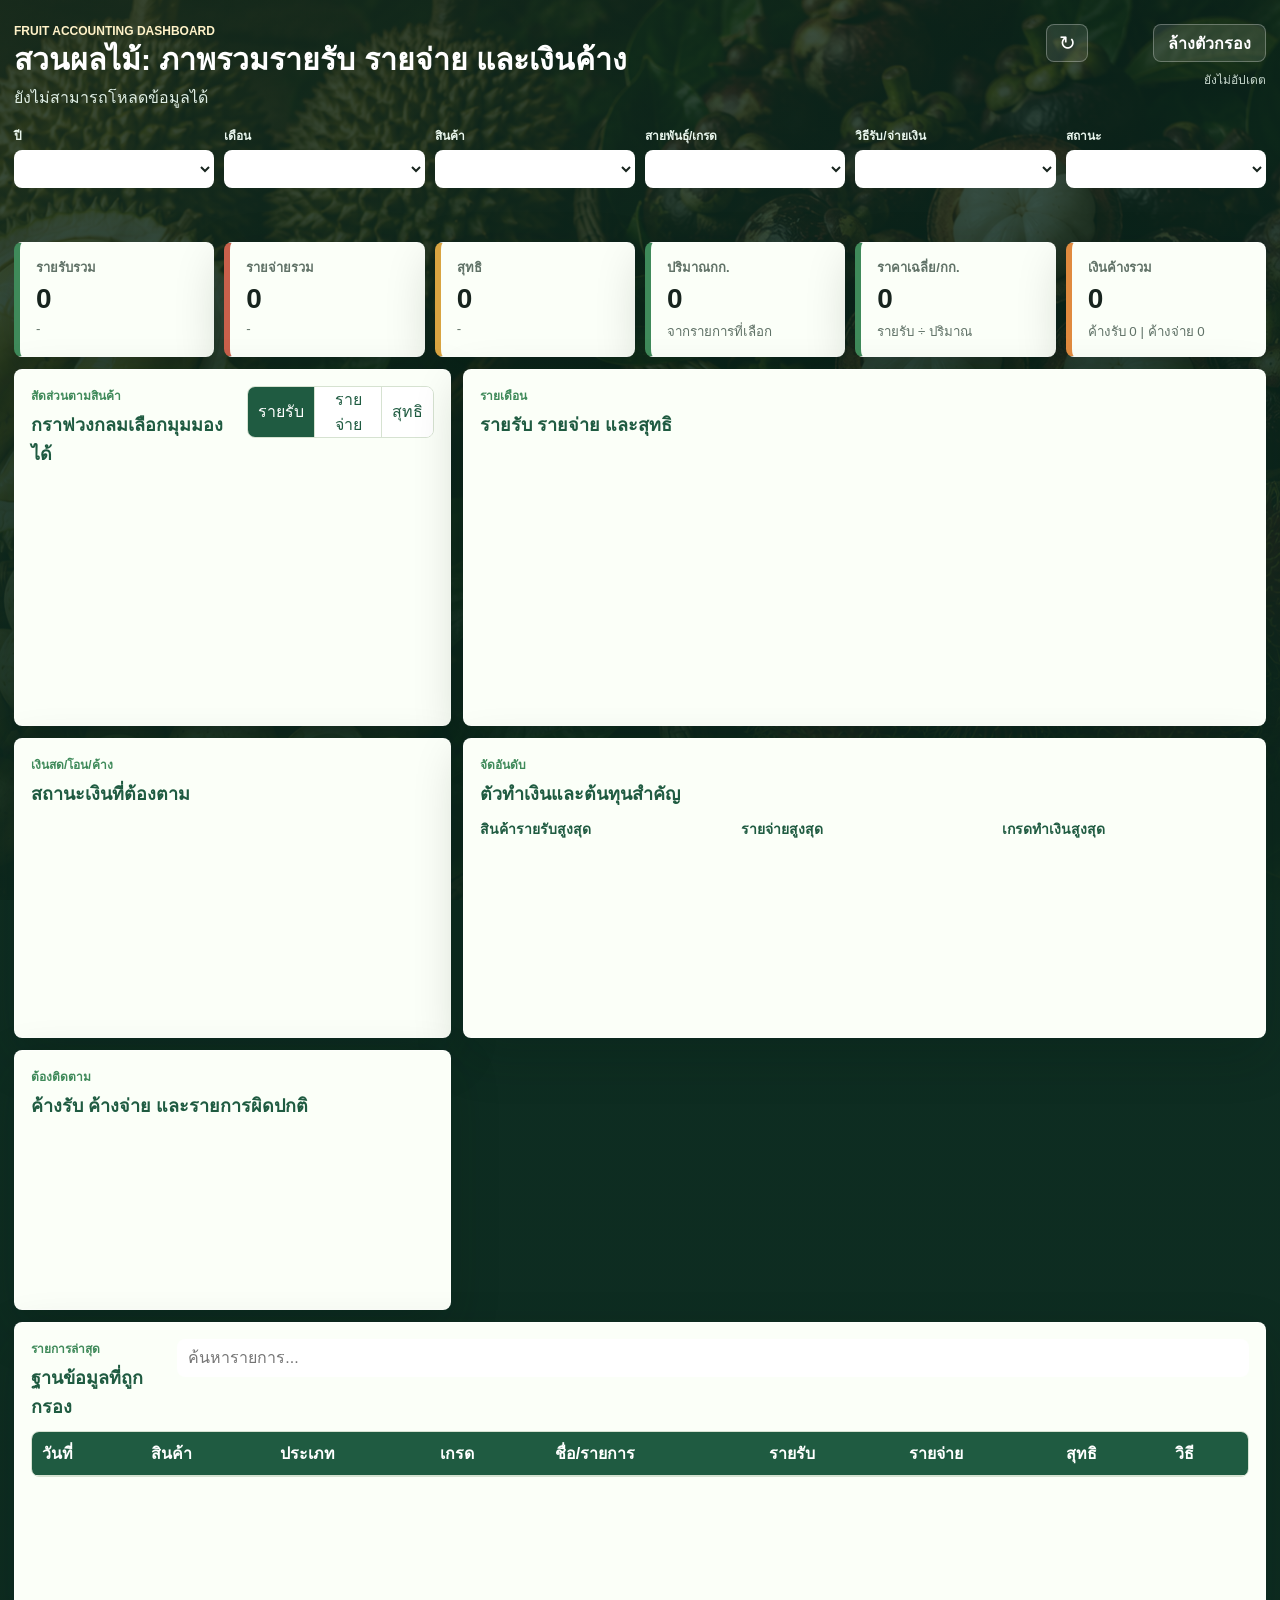
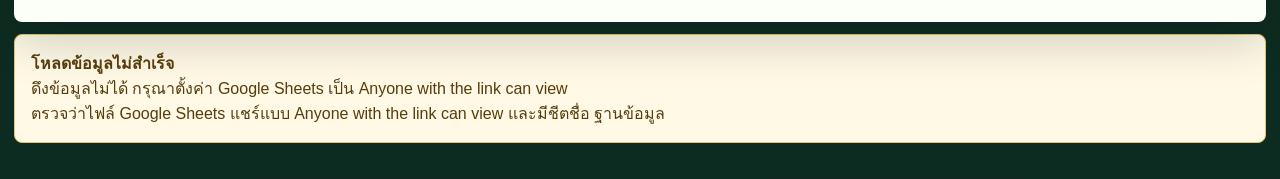
==== web-dashboard/index.html @ 68801d01 "Initial fruit dashboard" ====
<!doctype html>
<html lang="th">
  <head>
    <meta charset="utf-8" />
    <meta name="viewport" content="width=device-width, initial-scale=1" />
    <title>Dashboard สวนผลไม้</title>
    <link rel="icon" href="data:," />
    <link rel="stylesheet" href="./styles.css" />
  </head>
  <body>
    <div class="app-shell">
      <header class="topbar">
        <div>
          <p class="eyebrow">Fruit Accounting Dashboard</p>
          <h1>สวนผลไม้: ภาพรวมรายรับ รายจ่าย และเงินค้าง</h1>
          <p id="insightText" class="insight">กำลังดึงข้อมูลจาก Google Sheets...</p>
        </div>
        <div class="top-actions">
          <button id="refreshBtn" type="button" class="icon-button" title="รีเฟรชข้อมูล">↻</button>
          <button id="clearBtn" type="button" class="ghost-button">ล้างตัวกรอง</button>
          <p id="lastUpdated" class="updated">ยังไม่อัปเดต</p>
        </div>
      </header>

      <section class="filters" aria-label="ตัวกรองข้อมูล">
        <label>
          ปี
          <select id="yearFilter"></select>
        </label>
        <label>
          เดือน
          <select id="monthFilter"></select>
        </label>
        <label>
          สินค้า
          <select id="productFilter"></select>
        </label>
        <label>
          สายพันธุ์/เกรด
          <select id="gradeFilter"></select>
        </label>
        <label>
          วิธีรับ/จ่ายเงิน
          <select id="paymentFilter"></select>
        </label>
        <label>
          สถานะ
          <select id="statusFilter"></select>
        </label>
      </section>

      <section id="filterChips" class="chips" aria-label="ตัวกรองที่ใช้อยู่"></section>

      <main class="dashboard-grid">
        <section class="kpi-grid" aria-label="ตัวเลขสรุป">
          <article class="kpi-card">
            <span>รายรับรวม</span>
            <strong id="kpiRevenue">0</strong>
            <small id="trendRevenue">-</small>
          </article>
          <article class="kpi-card danger">
            <span>รายจ่ายรวม</span>
            <strong id="kpiExpense">0</strong>
            <small id="trendExpense">-</small>
          </article>
          <article class="kpi-card gold">
            <span>สุทธิ</span>
            <strong id="kpiNet">0</strong>
            <small id="trendNet">-</small>
          </article>
          <article class="kpi-card">
            <span>ปริมาณกก.</span>
            <strong id="kpiQty">0</strong>
            <small>จากรายการที่เลือก</small>
          </article>
          <article class="kpi-card">
            <span>ราคาเฉลี่ย/กก.</span>
            <strong id="kpiAvg">0</strong>
            <small>รายรับ ÷ ปริมาณ</small>
          </article>
          <article class="kpi-card warn">
            <span>เงินค้างรวม</span>
            <strong id="kpiPending">0</strong>
            <small id="pendingSplit">ค้างรับ 0 | ค้างจ่าย 0</small>
          </article>
        </section>

        <section class="panel donut-panel">
          <div class="panel-head">
            <div>
              <p class="panel-label">สัดส่วนตามสินค้า</p>
              <h2>กราฟวงกลมเลือกมุมมองได้</h2>
            </div>
            <div class="segmented" role="group" aria-label="เลือกค่ากราฟวงกลม">
              <button data-metric="revenue" class="active" type="button">รายรับ</button>
              <button data-metric="expense" type="button">รายจ่าย</button>
              <button data-metric="net" type="button">สุทธิ</button>
            </div>
          </div>
          <div class="chart-row">
            <div id="donutChart" class="donut-chart" role="img" aria-label="สัดส่วนตามสินค้า"></div>
            <div id="donutLegend" class="legend"></div>
          </div>
        </section>

        <section class="panel monthly-panel">
          <div class="panel-head">
            <div>
              <p class="panel-label">รายเดือน</p>
              <h2>รายรับ รายจ่าย และสุทธิ</h2>
            </div>
          </div>
          <div id="monthlyChart" class="bar-chart" role="img" aria-label="กราฟรายเดือน"></div>
        </section>

        <section class="panel payments-panel">
          <div class="panel-head">
            <div>
              <p class="panel-label">เงินสด/โอน/ค้าง</p>
              <h2>สถานะเงินที่ต้องตาม</h2>
            </div>
          </div>
          <div id="paymentCards" class="payment-cards"></div>
        </section>

        <section class="panel rank-panel">
          <div class="panel-head">
            <div>
              <p class="panel-label">จัดอันดับ</p>
              <h2>ตัวทำเงินและต้นทุนสำคัญ</h2>
            </div>
          </div>
          <div class="rank-columns">
            <div>
              <h3>สินค้ารายรับสูงสุด</h3>
              <div id="productRank" class="rank-list"></div>
            </div>
            <div>
              <h3>รายจ่ายสูงสุด</h3>
              <div id="expenseRank" class="rank-list"></div>
            </div>
            <div>
              <h3>เกรดทำเงินสูงสุด</h3>
              <div id="gradeRank" class="rank-list"></div>
            </div>
          </div>
        </section>

        <section class="panel follow-panel">
          <div class="panel-head">
            <div>
              <p class="panel-label">ต้องติดตาม</p>
              <h2>ค้างรับ ค้างจ่าย และรายการผิดปกติ</h2>
            </div>
          </div>
          <div id="followList" class="follow-list"></div>
        </section>

        <section class="panel table-panel">
          <div class="panel-head">
            <div>
              <p class="panel-label">รายการล่าสุด</p>
              <h2>ฐานข้อมูลที่ถูกกรอง</h2>
            </div>
            <input id="searchBox" type="search" placeholder="ค้นหารายการ..." />
          </div>
          <div class="table-wrap">
            <table>
              <thead>
                <tr>
                  <th>วันที่</th>
                  <th>สินค้า</th>
                  <th>ประเภท</th>
                  <th>เกรด</th>
                  <th>ชื่อ/รายการ</th>
                  <th>รายรับ</th>
                  <th>รายจ่าย</th>
                  <th>สุทธิ</th>
                  <th>วิธี</th>
                </tr>
              </thead>
              <tbody id="rowsTable"></tbody>
            </table>
          </div>
        </section>
      </main>

      <section id="errorBox" class="error-box" hidden></section>
    </div>

    <script src="./app.js"></script>
  </body>
</html>
---- web-dashboard/styles.css ----
:root {
  color-scheme: light;
  --bg: #173f2f;
  --bg-deep: #0d2b20;
  --surface: #fbfff8;
  --surface-soft: #edf6e9;
  --line: #d6e2d1;
  --ink: #17241e;
  --muted: #607267;
  --green: #1f5b41;
  --green-2: #3f8a5a;
  --gold: #d9a441;
  --gold-soft: #fff2c8;
  --red: #c9604b;
  --orange: #e08a3e;
  --blue: #4c7fb8;
  --shadow: 0 18px 50px rgba(4, 24, 14, 0.2);
}

* {
  box-sizing: border-box;
}

body {
  margin: 0;
  min-height: 100vh;
  color: var(--ink);
  font-family: Arial, "Noto Sans Thai", sans-serif;
  background:
    linear-gradient(180deg, rgba(13, 43, 32, 0.76), rgba(13, 43, 32, 0.9) 42%, rgba(13, 43, 32, 0.96)),
    linear-gradient(135deg, rgba(217, 164, 65, 0.18), transparent 38%),
    url("./assets/fruit-bg.png") center top / cover fixed,
    var(--bg);
}

button,
select,
input {
  font: inherit;
}

.app-shell {
  width: min(1520px, calc(100% - 28px));
  margin: 0 auto;
  padding: 24px 0 36px;
}

.topbar {
  display: flex;
  align-items: flex-start;
  justify-content: space-between;
  gap: 18px;
  color: #fff;
  margin-bottom: 16px;
}

.eyebrow,
.panel-label {
  margin: 0 0 5px;
  color: var(--gold-soft);
  font-size: 12px;
  font-weight: 700;
  letter-spacing: 0;
  text-transform: uppercase;
}

h1,
h2,
h3,
p {
  margin-top: 0;
}

h1 {
  margin-bottom: 8px;
  font-size: 30px;
  line-height: 1.15;
}

.insight {
  max-width: 920px;
  margin-bottom: 0;
  color: #dfeee5;
  line-height: 1.5;
}

.top-actions {
  display: grid;
  grid-template-columns: 42px auto;
  gap: 8px;
  justify-items: end;
  min-width: 220px;
}

.updated {
  grid-column: 1 / -1;
  margin: 0;
  color: #c9dacf;
  font-size: 12px;
}

.icon-button,
.ghost-button {
  border: 1px solid rgba(255, 255, 255, 0.28);
  color: #fff;
  background: rgba(255, 255, 255, 0.1);
  border-radius: 8px;
  min-height: 38px;
  cursor: pointer;
}

.icon-button {
  width: 42px;
  font-size: 20px;
}

.ghost-button {
  padding: 0 14px;
  font-weight: 700;
}

.filters {
  display: grid;
  grid-template-columns: repeat(6, minmax(140px, 1fr));
  gap: 10px;
  margin-bottom: 10px;
}

.filters label {
  display: grid;
  gap: 5px;
  color: #e8f5ec;
  font-size: 12px;
  font-weight: 700;
}

.filters select,
.panel input {
  width: 100%;
  min-height: 38px;
  border: 1px solid rgba(255, 255, 255, 0.28);
  border-radius: 8px;
  color: var(--ink);
  background: #fff;
  padding: 0 10px;
}

.chips {
  display: flex;
  flex-wrap: wrap;
  gap: 8px;
  min-height: 32px;
  margin-bottom: 12px;
}

.chip {
  display: inline-flex;
  align-items: center;
  gap: 7px;
  min-height: 28px;
  border: 1px solid rgba(255, 255, 255, 0.28);
  border-radius: 999px;
  padding: 0 10px;
  color: #fff;
  background: rgba(255, 255, 255, 0.12);
  font-size: 12px;
  cursor: pointer;
}

.dashboard-grid {
  display: grid;
  grid-template-columns: 1.05fr 1fr 0.9fr;
  gap: 12px;
}

.kpi-grid {
  grid-column: 1 / -1;
  display: grid;
  grid-template-columns: repeat(6, minmax(0, 1fr));
  gap: 10px;
}

.kpi-card,
.panel {
  border: 1px solid rgba(255, 255, 255, 0.4);
  border-radius: 8px;
  background: var(--surface);
  box-shadow: var(--shadow);
}

.kpi-card {
  min-height: 108px;
  padding: 14px 16px;
  border-left: 6px solid var(--green-2);
}

.kpi-card.gold {
  border-left-color: var(--gold);
}

.kpi-card.danger {
  border-left-color: var(--red);
}

.kpi-card.warn {
  border-left-color: var(--orange);
}

.kpi-card span {
  display: block;
  color: var(--muted);
  font-size: 13px;
  font-weight: 700;
}

.kpi-card strong {
  display: block;
  margin-top: 7px;
  font-size: 28px;
  line-height: 1;
}

.kpi-card small {
  display: block;
  margin-top: 8px;
  color: var(--muted);
}

.trend-up {
  color: #157a42 !important;
}

.trend-down {
  color: var(--red) !important;
}

.panel {
  min-height: 300px;
  padding: 16px;
  overflow: hidden;
}

.panel-head {
  display: flex;
  align-items: flex-start;
  justify-content: space-between;
  gap: 12px;
  margin-bottom: 10px;
}

.panel-label {
  color: var(--green-2);
}

.panel h2 {
  margin-bottom: 0;
  color: var(--green);
  font-size: 18px;
}

.panel h3 {
  margin: 0 0 8px;
  color: var(--green);
  font-size: 14px;
}

.donut-panel {
  grid-column: span 1;
}

.monthly-panel {
  grid-column: span 2;
}

.payments-panel,
.follow-panel {
  min-height: 260px;
}

.rank-panel {
  grid-column: span 2;
}

.table-panel {
  grid-column: 1 / -1;
}

.segmented {
  display: inline-flex;
  border: 1px solid var(--line);
  border-radius: 8px;
  overflow: hidden;
  background: #fff;
}

.segmented button {
  min-height: 34px;
  border: 0;
  border-left: 1px solid var(--line);
  padding: 0 10px;
  color: var(--green);
  background: #fff;
  cursor: pointer;
}

.segmented button:first-child {
  border-left: 0;
}

.segmented button.active {
  color: #fff;
  background: var(--green);
}

.chart-row {
  display: grid;
  grid-template-columns: minmax(190px, 250px) 1fr;
  gap: 12px;
  align-items: center;
}

.donut-chart svg,
.bar-chart svg {
  display: block;
  width: 100%;
  height: auto;
}

.donut-slice,
.bar-click,
.rank-row,
.payment-card {
  cursor: pointer;
}

.legend {
  display: grid;
  gap: 8px;
}

.legend-item {
  display: grid;
  grid-template-columns: 14px 1fr auto;
  gap: 8px;
  align-items: center;
  font-size: 13px;
}

.chipless {
  width: 100%;
  min-height: 30px;
  border: 0;
  border-radius: 6px;
  color: var(--ink);
  background: transparent;
  text-align: left;
  padding: 4px 6px;
}

.chipless:hover {
  background: var(--surface-soft);
}

.swatch {
  width: 14px;
  height: 14px;
  border-radius: 3px;
}

.bar-chart {
  min-height: 260px;
}

.payment-cards {
  display: grid;
  grid-template-columns: repeat(2, minmax(0, 1fr));
  gap: 10px;
}

.payment-card {
  min-height: 92px;
  border-radius: 8px;
  padding: 12px;
  background: var(--surface-soft);
  border: 1px solid var(--line);
}

.payment-card strong {
  display: block;
  margin-top: 6px;
  font-size: 22px;
}

.payment-card small {
  color: var(--muted);
}

.rank-columns {
  display: grid;
  grid-template-columns: repeat(3, minmax(0, 1fr));
  gap: 14px;
}

.rank-list {
  display: grid;
  gap: 8px;
}

.rank-row {
  display: grid;
  grid-template-columns: 1fr auto;
  gap: 10px;
  align-items: center;
  min-height: 38px;
  padding: 8px 10px;
  border: 1px solid var(--line);
  border-radius: 8px;
  background: #fff;
  position: relative;
  overflow: hidden;
}

.rank-row::before {
  content: "";
  position: absolute;
  inset: 0 auto 0 0;
  width: var(--w, 0%);
  background: rgba(217, 164, 65, 0.18);
}

.rank-row span,
.rank-row strong {
  position: relative;
}

.follow-list {
  display: grid;
  gap: 8px;
  max-height: 260px;
  overflow: auto;
}

.follow-item {
  border: 1px solid var(--line);
  border-left: 5px solid var(--orange);
  border-radius: 8px;
  padding: 9px 10px;
  background: #fff;
}

.follow-item strong {
  display: block;
  margin-bottom: 4px;
}

.follow-item small {
  color: var(--muted);
}

.table-wrap {
  overflow: auto;
  border: 1px solid var(--line);
  border-radius: 8px;
}

table {
  width: 100%;
  border-collapse: collapse;
  min-width: 920px;
  background: #fff;
}

th,
td {
  padding: 9px 10px;
  border-bottom: 1px solid var(--line);
  text-align: left;
  white-space: nowrap;
}

th {
  position: sticky;
  top: 0;
  z-index: 1;
  color: #fff;
  background: var(--green);
}

td.num {
  text-align: right;
  font-variant-numeric: tabular-nums;
}

.empty-state,
.error-box {
  padding: 16px;
  border-radius: 8px;
  background: #fff9e6;
  color: #563d0b;
}

.error-box {
  margin-top: 12px;
  border: 1px solid #e4c46f;
}

@media (max-width: 1100px) {
  .dashboard-grid,
  .rank-columns,
  .chart-row {
    grid-template-columns: 1fr;
  }

  .monthly-panel,
  .rank-panel,
  .donut-panel {
    grid-column: 1 / -1;
  }

  .kpi-grid {
    grid-template-columns: repeat(3, minmax(0, 1fr));
  }
}

@media (max-width: 760px) {
  .app-shell {
    width: min(100% - 16px, 640px);
    padding-top: 12px;
  }

  .topbar,
  .panel-head {
    display: grid;
  }

  h1 {
    font-size: 24px;
  }

  .filters,
  .kpi-grid,
  .payment-cards {
    grid-template-columns: 1fr;
  }

  .kpi-card {
    min-height: 92px;
  }
}
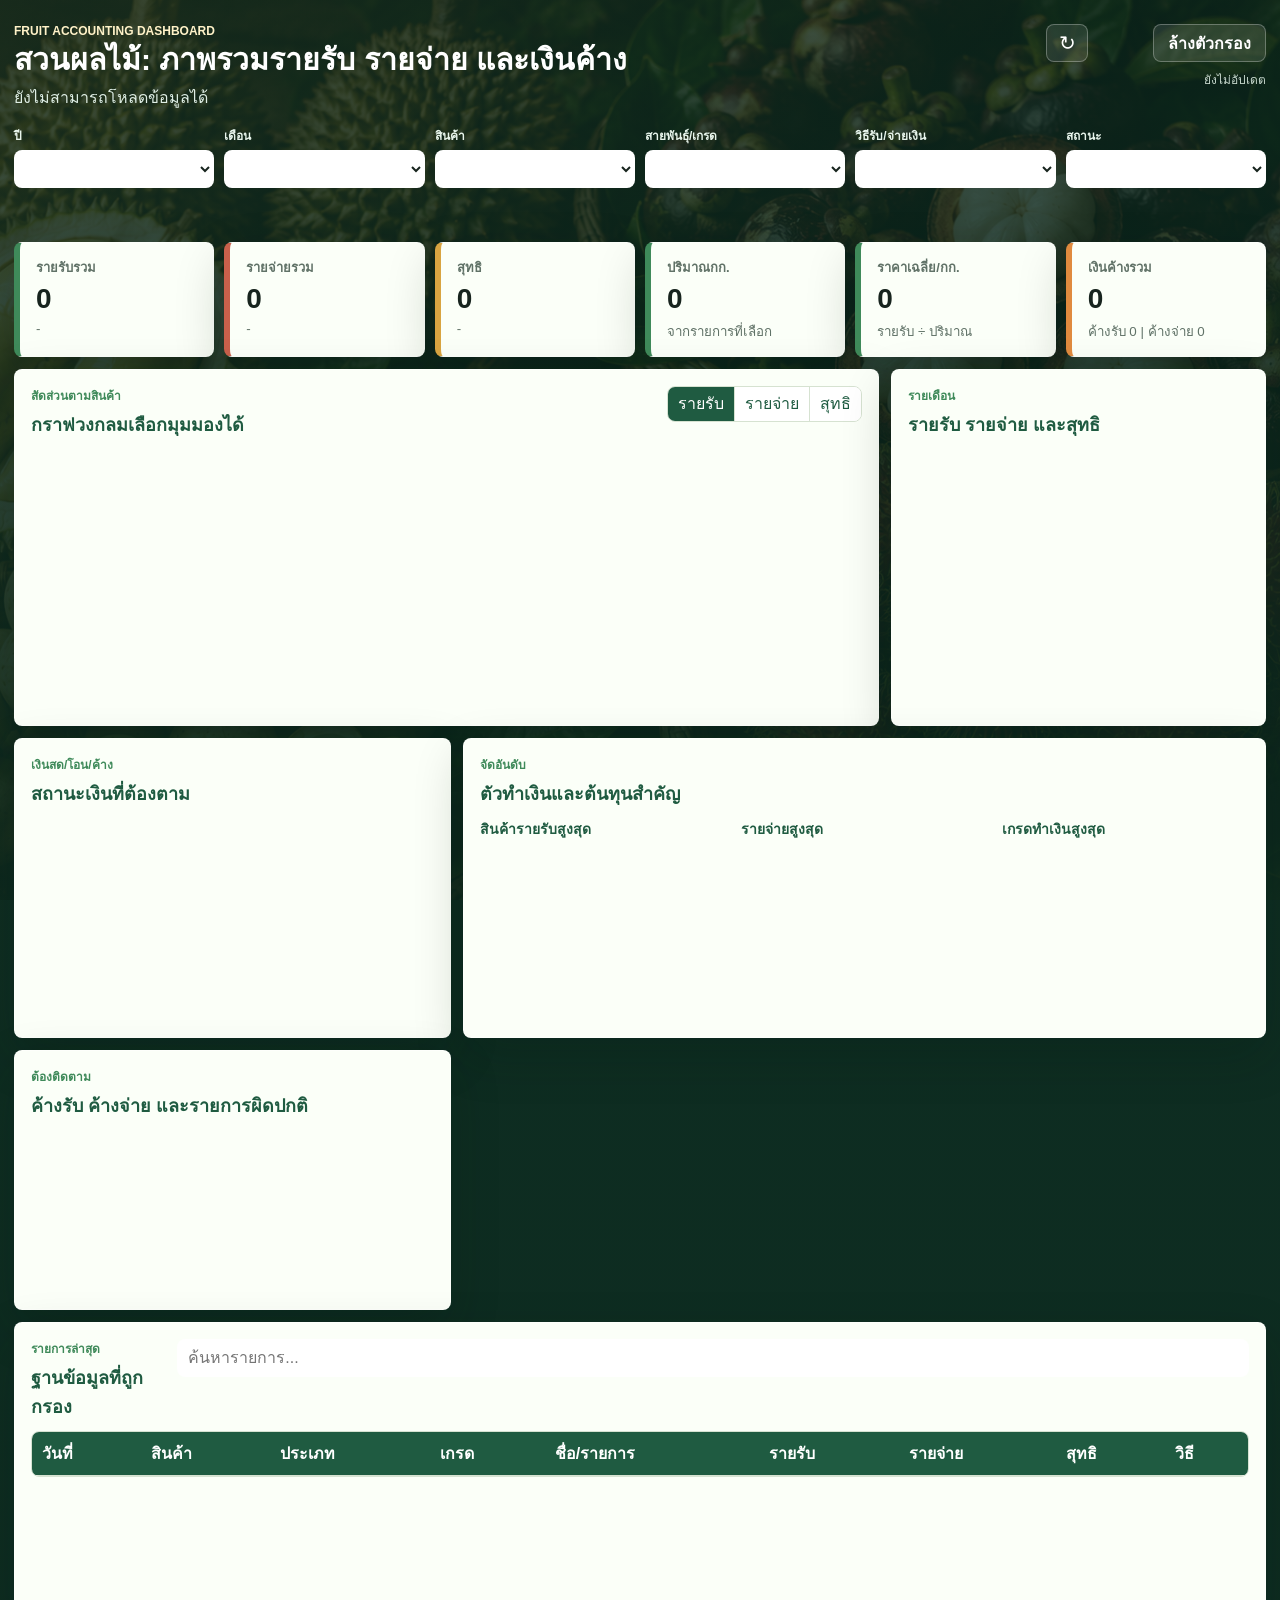
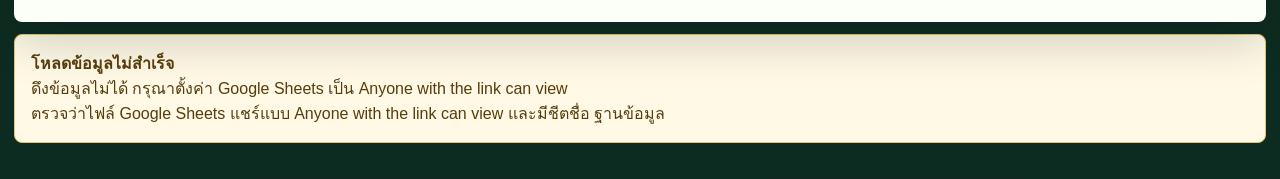
==== commit 511661ef: "Split donut chart by fruit type" ====
--- a/web-dashboard/index.html
+++ b/web-dashboard/index.html
@@ -97,9 +97,7 @@
               <button data-metric="net" type="button">สุทธิ</button>
             </div>
           </div>
-          <div class="chart-row">
-            <div id="donutChart" class="donut-chart" role="img" aria-label="สัดส่วนตามสินค้า"></div>
-            <div id="donutLegend" class="legend"></div>
+          <div class="fruit-donut-grid" id="fruitDonutGrid" role="img" aria-label="สัดส่วนสายพันธุ์/เกรดแยกตามสินค้า">
           </div>
         </section>
 
--- a/web-dashboard/styles.css
+++ b/web-dashboard/styles.css
@@ -265,11 +265,11 @@
 }
 
 .donut-panel {
+  grid-column: span 2;
+}
+
+.monthly-panel {
   grid-column: span 1;
-}
-
-.monthly-panel {
-  grid-column: span 2;
 }
 
 .payments-panel,
@@ -312,18 +312,76 @@
   background: var(--green);
 }
 
-.chart-row {
-  display: grid;
-  grid-template-columns: minmax(190px, 250px) 1fr;
-  gap: 12px;
-  align-items: center;
-}
-
 .donut-chart svg,
 .bar-chart svg {
   display: block;
   width: 100%;
   height: auto;
+}
+
+.fruit-donut-grid {
+  display: grid;
+  grid-template-columns: repeat(3, minmax(0, 1fr));
+  gap: 12px;
+}
+
+.fruit-donut-card {
+  min-width: 0;
+  border: 1px solid var(--line);
+  border-radius: 8px;
+  background: #fff;
+  padding: 10px;
+}
+
+.fruit-donut-card h3 {
+  display: flex;
+  justify-content: space-between;
+  gap: 8px;
+  align-items: baseline;
+  margin-bottom: 8px;
+}
+
+.fruit-donut-card h3 strong {
+  color: var(--ink);
+  font-size: 13px;
+}
+
+.fruit-donut-card svg {
+  display: block;
+  width: min(180px, 100%);
+  margin: 0 auto 8px;
+}
+
+.mini-legend {
+  display: grid;
+  gap: 5px;
+}
+
+.mini-legend button {
+  display: grid;
+  grid-template-columns: 10px 1fr auto;
+  gap: 6px;
+  align-items: center;
+  border: 0;
+  border-radius: 6px;
+  background: transparent;
+  padding: 4px;
+  text-align: left;
+  cursor: pointer;
+}
+
+.mini-legend button:hover {
+  background: var(--surface-soft);
+}
+
+.mini-legend span:first-child {
+  width: 10px;
+  height: 10px;
+  border-radius: 2px;
+}
+
+.mini-legend small {
+  color: var(--muted);
 }
 
 .donut-slice,
@@ -344,6 +402,15 @@
   gap: 8px;
   align-items: center;
   font-size: 13px;
+}
+
+.legend-item small {
+  display: block;
+  margin-top: 3px;
+  color: var(--muted);
+  font-size: 11px;
+  line-height: 1.35;
+  white-space: normal;
 }
 
 .chipless {
@@ -507,7 +574,7 @@
 @media (max-width: 1100px) {
   .dashboard-grid,
   .rank-columns,
-  .chart-row {
+  .fruit-donut-grid {
     grid-template-columns: 1fr;
   }
 
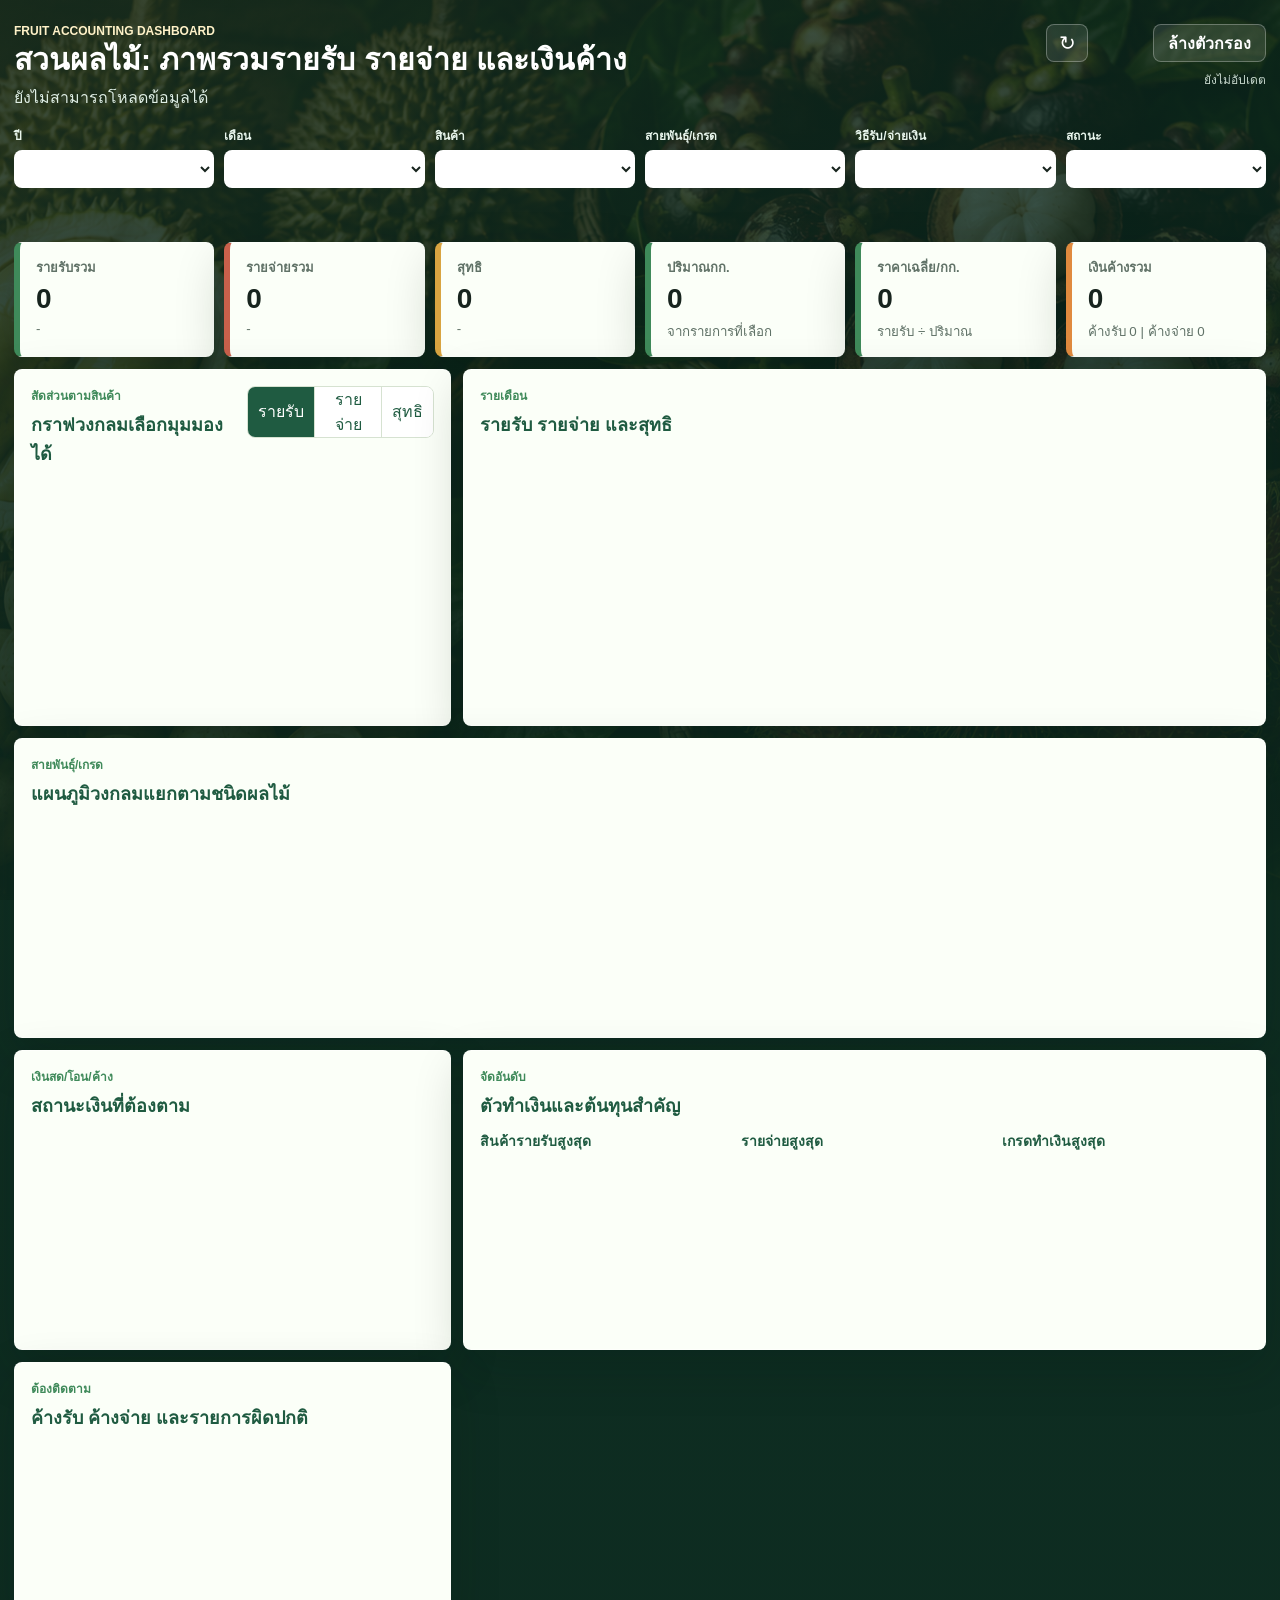
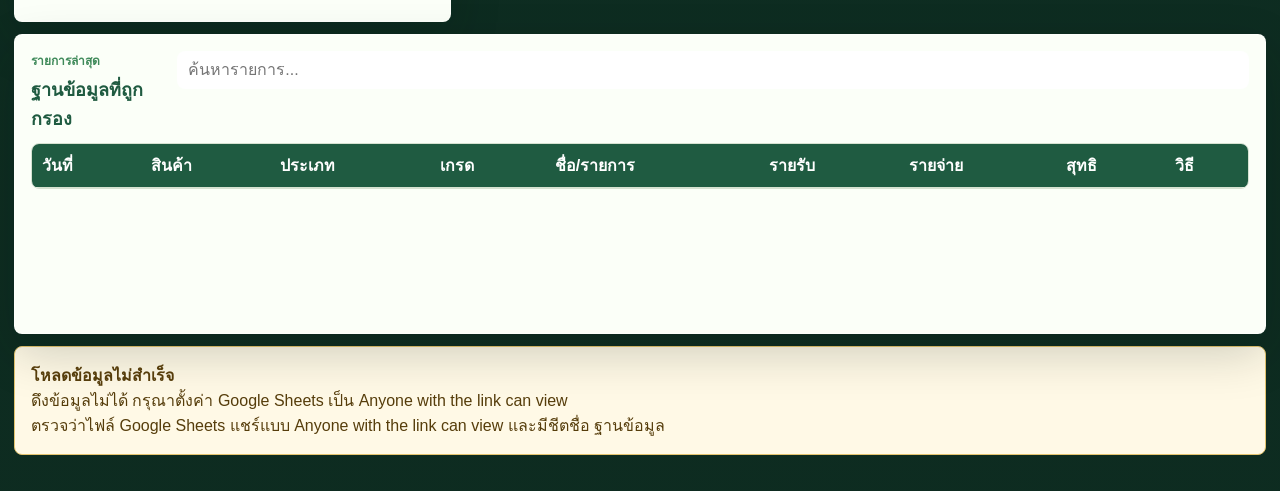
==== commit 892a07a2: "Restore main donut and add fruit grade slots" ====
--- a/web-dashboard/index.html
+++ b/web-dashboard/index.html
@@ -97,7 +97,9 @@
               <button data-metric="net" type="button">สุทธิ</button>
             </div>
           </div>
-          <div class="fruit-donut-grid" id="fruitDonutGrid" role="img" aria-label="สัดส่วนสายพันธุ์/เกรดแยกตามสินค้า">
+          <div class="chart-row">
+            <div id="donutChart" class="donut-chart" role="img" aria-label="สัดส่วนตามสินค้า"></div>
+            <div id="donutLegend" class="legend"></div>
           </div>
         </section>
 
@@ -109,6 +111,16 @@
             </div>
           </div>
           <div id="monthlyChart" class="bar-chart" role="img" aria-label="กราฟรายเดือน"></div>
+        </section>
+
+        <section class="panel grade-donut-panel">
+          <div class="panel-head">
+            <div>
+              <p class="panel-label">สายพันธุ์/เกรด</p>
+              <h2>แผนภูมิวงกลมแยกตามชนิดผลไม้</h2>
+            </div>
+          </div>
+          <div class="fruit-donut-grid" id="fruitDonutGrid" role="img" aria-label="สัดส่วนสายพันธุ์หรือเกรดแยกตามสินค้า"></div>
         </section>
 
         <section class="panel payments-panel">
--- a/web-dashboard/styles.css
+++ b/web-dashboard/styles.css
@@ -265,11 +265,15 @@
 }
 
 .donut-panel {
+  grid-column: span 1;
+}
+
+.monthly-panel {
   grid-column: span 2;
 }
 
-.monthly-panel {
-  grid-column: span 1;
+.grade-donut-panel {
+  grid-column: 1 / -1;
 }
 
 .payments-panel,
@@ -310,6 +314,13 @@
 .segmented button.active {
   color: #fff;
   background: var(--green);
+}
+
+.chart-row {
+  display: grid;
+  grid-template-columns: minmax(190px, 250px) 1fr;
+  gap: 12px;
+  align-items: center;
 }
 
 .donut-chart svg,
@@ -574,7 +585,8 @@
 @media (max-width: 1100px) {
   .dashboard-grid,
   .rank-columns,
-  .fruit-donut-grid {
+  .fruit-donut-grid,
+  .chart-row {
     grid-template-columns: 1fr;
   }
 
